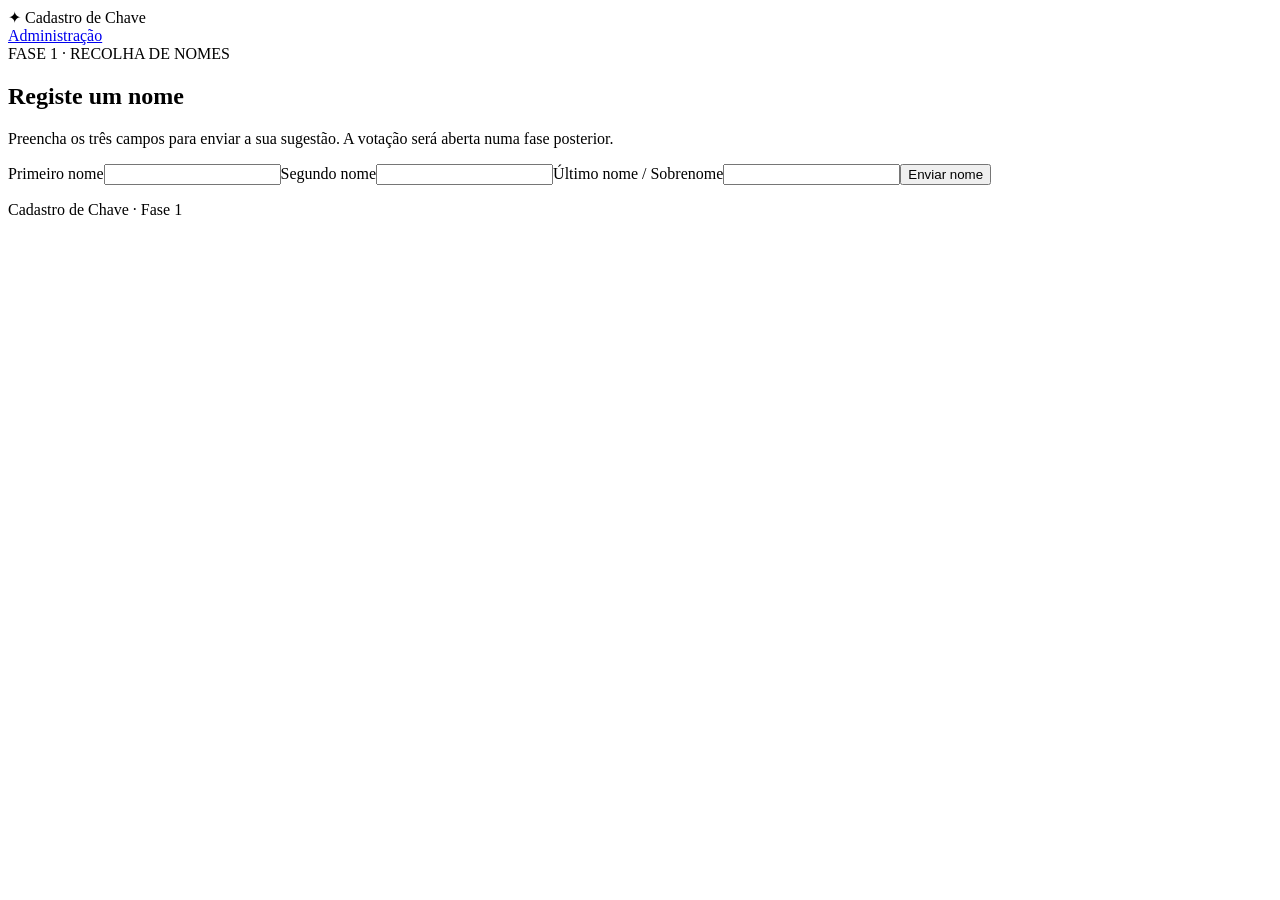
==== index.html @ f0f69e13 "Fase 1: adicionar index.html" ====
<!doctype html><html lang="pt"><head><meta charset="UTF-8"><meta name="viewport" content="width=device-width, initial-scale=1"><meta name="theme-color" content="#111827"><title>Cadastro de Chave</title><link rel="stylesheet" href="./style.css"></head><body><main class="shell"><header><div class="brand">✦ Cadastro de Chave</div><a href="./admin.html">Administração</a></header><section class="panel"><span class="tag">FASE 1 · RECOLHA DE NOMES</span><h1>Registe um nome</h1><p>Preencha os três campos para enviar a sua sugestão. A votação será aberta numa fase posterior.</p><form id="cadastro"><label>Primeiro nome<input name="primeiro_nome" required minlength="2" maxlength="80" autocomplete="given-name"></label><label>Segundo nome<input name="segundo_nome" required minlength="2" maxlength="80"></label><label>Último nome / Sobrenome<input name="sobrenome" required minlength="2" maxlength="80" autocomplete="family-name"></label><button id="enviar" type="submit">Enviar nome</button><p id="mensagem" role="status" aria-live="polite"></p></form></section><footer>Cadastro de Chave · Fase 1</footer></main><script type="module" src="./public.js"></script></body></html>
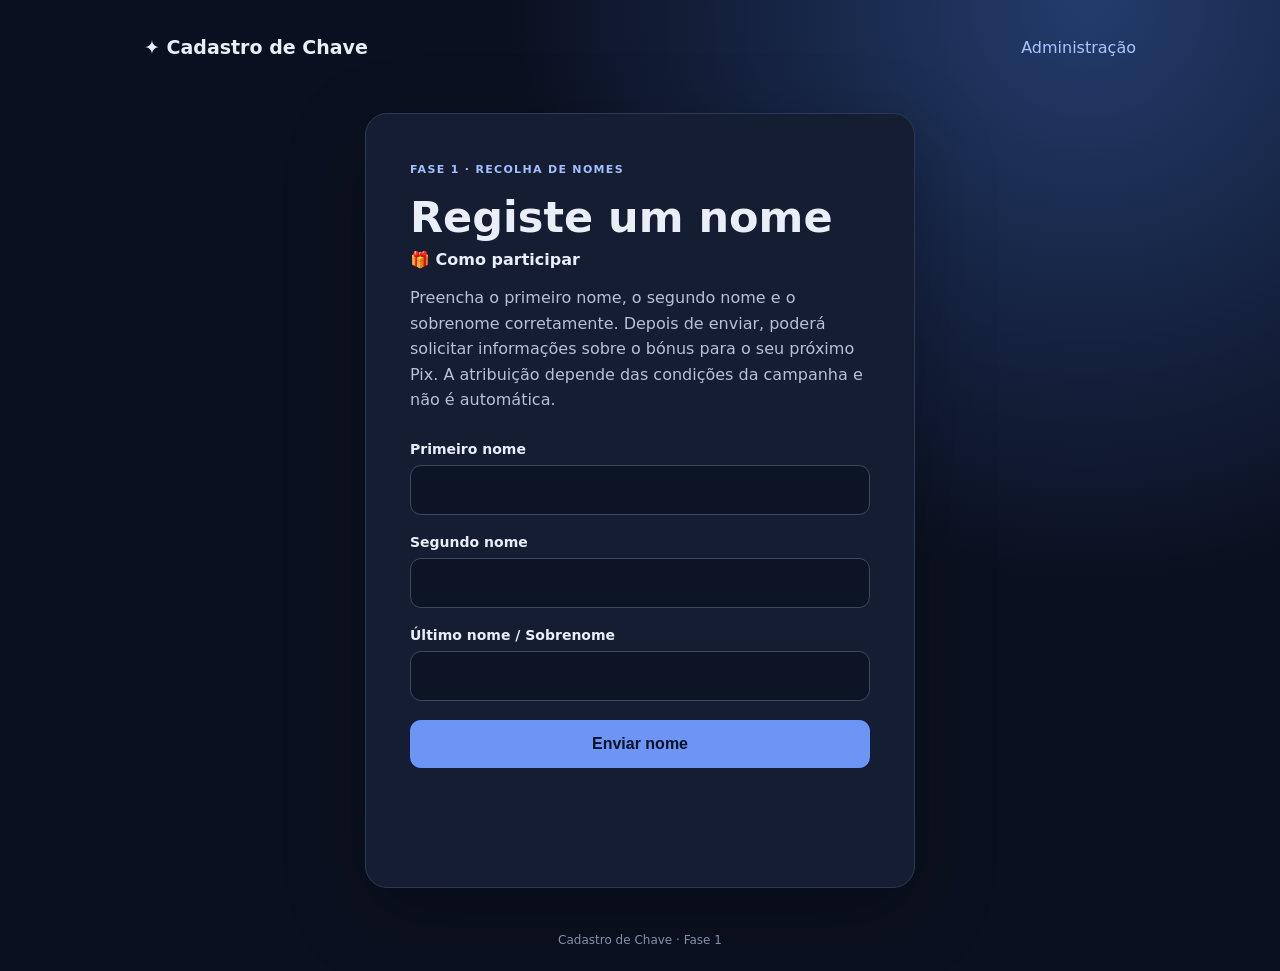
==== commit d43bedbd: "Melhorar fluxo público com aviso, confirmação e WhatsApp" ====
--- a/index.html
+++ b/index.html
@@ -1 +1,8 @@
-<!doctype html><html lang="pt"><head><meta charset="UTF-8"><meta name="viewport" content="width=device-width, initial-scale=1"><meta name="theme-color" content="#111827"><title>Cadastro de Chave</title><link rel="stylesheet" href="./style.css"></head><body><main class="shell"><header><div class="brand">✦ Cadastro de Chave</div><a href="./admin.html">Administração</a></header><section class="panel"><span class="tag">FASE 1 · RECOLHA DE NOMES</span><h1>Registe um nome</h1><p>Preencha os três campos para enviar a sua sugestão. A votação será aberta numa fase posterior.</p><form id="cadastro"><label>Primeiro nome<input name="primeiro_nome" required minlength="2" maxlength="80" autocomplete="given-name"></label><label>Segundo nome<input name="segundo_nome" required minlength="2" maxlength="80"></label><label>Último nome / Sobrenome<input name="sobrenome" required minlength="2" maxlength="80" autocomplete="family-name"></label><button id="enviar" type="submit">Enviar nome</button><p id="mensagem" role="status" aria-live="polite"></p></form></section><footer>Cadastro de Chave · Fase 1</footer></main><script type="module" src="./public.js"></script></body></html>+<!doctype html>
+<html lang="pt"><head><meta charset="UTF-8"><meta name="viewport" content="width=device-width,initial-scale=1"><meta name="theme-color" content="#111827"><title>Cadastro de Chave</title><link rel="stylesheet" href="./style.css"></head>
+<body><main class="shell"><header><div class="brand">✦ Cadastro de Chave</div><a href="./admin.html">Administração</a></header>
+<section class="panel"><span class="tag">FASE 1 · RECOLHA DE NOMES</span><h1>Registe um nome</h1>
+<div class="notice" role="note"><strong>🎁 Como participar</strong><p>Preencha o primeiro nome, o segundo nome e o sobrenome corretamente. Depois de enviar, poderá solicitar informações sobre o bónus para o seu próximo Pix. A atribuição depende das condições da campanha e não é automática.</p></div>
+<form id="cadastro"><label>Primeiro nome<input name="primeiro_nome" required minlength="2" maxlength="80" autocomplete="given-name"></label><label>Segundo nome<input name="segundo_nome" required minlength="2" maxlength="80"></label><label>Último nome / Sobrenome<input name="sobrenome" required minlength="2" maxlength="80" autocomplete="family-name"></label><button id="enviar" type="submit">Enviar nome</button><p id="mensagem" role="status" aria-live="polite"></p></form></section><footer>Cadastro de Chave · Fase 1</footer></main>
+<div id="confirmacao" class="modal-backdrop hidden" role="dialog" aria-modal="true" aria-labelledby="confirmacao-titulo"><div class="modal"><div class="success-icon" aria-hidden="true">✓</div><h2 id="confirmacao-titulo">Nome enviado com sucesso!</h2><p>Recebemos a sua solicitação. Para saber como participar no bónus do próximo Pix, fale connosco no WhatsApp.</p><a class="bonus-button" id="bonus-link" href="https://wa.me/258841377635?text=Ol%C3%A1%2C%20j%C3%A1%20fiz%20minha%20requisi%C3%A7%C3%A3o%20%F0%9F%91%8F" target="_blank" rel="noopener noreferrer">🎁 Garantir Bónus</a><button id="fechar-confirmacao" type="button" class="secondary-button">Fechar</button></div></div>
+<script type="module" src="./public.js"></script></body></html>
--- a/style.css
+++ b/style.css
@@ -0,0 +1 @@
+:root{font-family:Inter,system-ui,-apple-system,sans-serif;color:#e9eef9;background:#0b1020}*{box-sizing:border-box}body{margin:0;min-height:100vh;background:radial-gradient(circle at 85% 0,#233c6c 0,transparent 40%),#0b1020}.shell{max-width:1040px;margin:auto;padding:24px}header{display:flex;justify-content:space-between;align-items:center;padding:12px 0 55px}.brand{font-weight:800;font-size:19px}a{color:#a8c5ff;text-decoration:none}.panel{max-width:550px;margin:0 auto;background:#151d32;border:1px solid #2c3952;border-radius:22px;padding:clamp(22px,5vw,44px);box-shadow:0 24px 80px #0004}.tag{color:#a3bfff;letter-spacing:.12em;font-size:11px;font-weight:800}h1{font-size:clamp(30px,5vw,43px);margin:15px 0 8px}p{color:#b6c1d5;line-height:1.6}form{display:grid;gap:19px;margin-top:28px}label{display:grid;gap:8px;font-size:14px;font-weight:650}input{width:100%;padding:15px 16px;border-radius:11px;background:#0c1426;border:1px solid #3b4860;color:#fff;font-size:16px}input:focus{outline:2px solid #7ca7ff;border-color:transparent}button{padding:15px;border:0;border-radius:11px;background:#6d95f5;color:#081327;font-size:16px;font-weight:800;cursor:pointer}button:disabled{opacity:.55;cursor:wait}footer{text-align:center;margin-top:45px;color:#8291aa;font-size:12px}.stats{display:grid;grid-template-columns:repeat(auto-fit,minmax(150px,1fr));gap:12px;margin:22px 0}.stat{background:#0c1426;border:1px solid #33405a;border-radius:12px;padding:18px}.stat strong{display:block;font-size:28px;margin-top:5px}.tablewrap{overflow:auto}table{border-collapse:collapse;width:100%;min-width:600px}td,th{text-align:left;border-bottom:1px solid #35415b;padding:12px;font-size:13px}th{color:#a8b8d4}#mensagem{min-height:24px} .hidden{display:none!important}.tools{display:flex;gap:10px;flex-wrap:wrap;margin:16px 0}.tools input{flex:1;min-width:160px}.tools button{font-size:13px} @media(max-width:560px){header{padding-bottom:30px}.shell{padding:16px}}
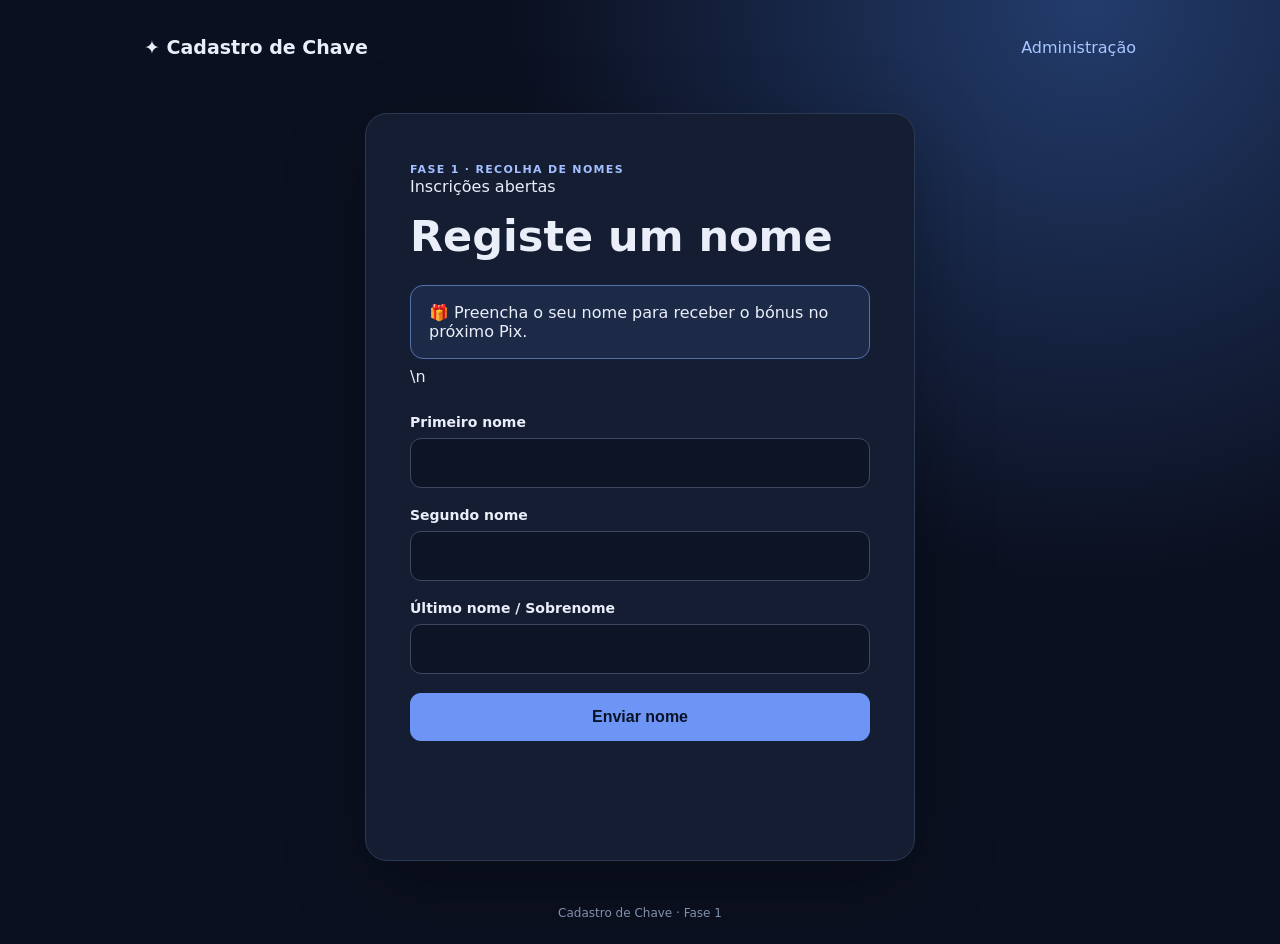
==== commit 4897638d: "Simplificar aviso e adicionar contador público" ====
--- a/index.html
+++ b/index.html
@@ -1,8 +1,7 @@
 <!doctype html>
 <html lang="pt"><head><meta charset="UTF-8"><meta name="viewport" content="width=device-width,initial-scale=1"><meta name="theme-color" content="#111827"><title>Cadastro de Chave</title><link rel="stylesheet" href="./style.css"></head>
 <body><main class="shell"><header><div class="brand">✦ Cadastro de Chave</div><a href="./admin.html">Administração</a></header>
-<section class="panel"><span class="tag">FASE 1 · RECOLHA DE NOMES</span><h1>Registe um nome</h1>
-<div class="notice" role="note"><strong>🎁 Como participar</strong><p>Preencha o primeiro nome, o segundo nome e o sobrenome corretamente. Depois de enviar, poderá solicitar informações sobre o bónus para o seu próximo Pix. A atribuição depende das condições da campanha e não é automática.</p></div>
-<form id="cadastro"><label>Primeiro nome<input name="primeiro_nome" required minlength="2" maxlength="80" autocomplete="given-name"></label><label>Segundo nome<input name="segundo_nome" required minlength="2" maxlength="80"></label><label>Último nome / Sobrenome<input name="sobrenome" required minlength="2" maxlength="80" autocomplete="family-name"></label><button id="enviar" type="submit">Enviar nome</button><p id="mensagem" role="status" aria-live="polite"></p></form></section><footer>Cadastro de Chave · Fase 1</footer></main>
-<div id="confirmacao" class="modal-backdrop hidden" role="dialog" aria-modal="true" aria-labelledby="confirmacao-titulo"><div class="modal"><div class="success-icon" aria-hidden="true">✓</div><h2 id="confirmacao-titulo">Nome enviado com sucesso!</h2><p>Recebemos a sua solicitação. Para saber como participar no bónus do próximo Pix, fale connosco no WhatsApp.</p><a class="bonus-button" id="bonus-link" href="https://wa.me/258841377635?text=Ol%C3%A1%2C%20j%C3%A1%20fiz%20minha%20requisi%C3%A7%C3%A3o%20%F0%9F%91%8F" target="_blank" rel="noopener noreferrer">🎁 Garantir Bónus</a><button id="fechar-confirmacao" type="button" class="secondary-button">Fechar</button></div></div>
+<section class="panel"><span class="tag">FASE 1 · RECOLHA DE NOMES</span><div id="contador" class="contador" aria-live="polite">Inscrições abertas</div><h1>Registe um nome</h1>
+<div class="notice" role="note">🎁 Preencha o seu nome para receber o bónus no próximo Pix.</div>\n<form id="cadastro"><label>Primeiro nome<input name="primeiro_nome" required minlength="2" maxlength="80" autocomplete="given-name"></label><label>Segundo nome<input name="segundo_nome" required minlength="2" maxlength="80"></label><label>Último nome / Sobrenome<input name="sobrenome" required minlength="2" maxlength="80" autocomplete="family-name"></label><button id="enviar" type="submit">Enviar nome</button><p id="mensagem" role="status" aria-live="polite"></p></form></section><footer>Cadastro de Chave · Fase 1</footer></main>
+<div id="confirmacao" class="modal-backdrop hidden" role="dialog" aria-modal="true" aria-labelledby="confirmacao-titulo"><div class="modal"><div class="success-icon" aria-hidden="true">✓</div><h2 id="confirmacao-titulo">Nome enviado com sucesso!</h2><p>Solicitação recebida! Continue pelo WhatsApp para saber como obter o bónus.</p><a class="bonus-button" id="bonus-link" href="https://wa.me/258841377635?text=Ol%C3%A1%2C%20j%C3%A1%20fiz%20minha%20requisi%C3%A7%C3%A3o%20%F0%9F%91%8F" target="_blank" rel="noopener noreferrer">🎁 Garantir Bónus</a><button id="fechar-confirmacao" type="button" class="secondary-button">Fechar</button></div></div>
 <script type="module" src="./public.js"></script></body></html>
--- a/style.css
+++ b/style.css
@@ -1 +1,2 @@
-:root{font-family:Inter,system-ui,-apple-system,sans-serif;color:#e9eef9;background:#0b1020}*{box-sizing:border-box}body{margin:0;min-height:100vh;background:radial-gradient(circle at 85% 0,#233c6c 0,transparent 40%),#0b1020}.shell{max-width:1040px;margin:auto;padding:24px}header{display:flex;justify-content:space-between;align-items:center;padding:12px 0 55px}.brand{font-weight:800;font-size:19px}a{color:#a8c5ff;text-decoration:none}.panel{max-width:550px;margin:0 auto;background:#151d32;border:1px solid #2c3952;border-radius:22px;padding:clamp(22px,5vw,44px);box-shadow:0 24px 80px #0004}.tag{color:#a3bfff;letter-spacing:.12em;font-size:11px;font-weight:800}h1{font-size:clamp(30px,5vw,43px);margin:15px 0 8px}p{color:#b6c1d5;line-height:1.6}form{display:grid;gap:19px;margin-top:28px}label{display:grid;gap:8px;font-size:14px;font-weight:650}input{width:100%;padding:15px 16px;border-radius:11px;background:#0c1426;border:1px solid #3b4860;color:#fff;font-size:16px}input:focus{outline:2px solid #7ca7ff;border-color:transparent}button{padding:15px;border:0;border-radius:11px;background:#6d95f5;color:#081327;font-size:16px;font-weight:800;cursor:pointer}button:disabled{opacity:.55;cursor:wait}footer{text-align:center;margin-top:45px;color:#8291aa;font-size:12px}.stats{display:grid;grid-template-columns:repeat(auto-fit,minmax(150px,1fr));gap:12px;margin:22px 0}.stat{background:#0c1426;border:1px solid #33405a;border-radius:12px;padding:18px}.stat strong{display:block;font-size:28px;margin-top:5px}.tablewrap{overflow:auto}table{border-collapse:collapse;width:100%;min-width:600px}td,th{text-align:left;border-bottom:1px solid #35415b;padding:12px;font-size:13px}th{color:#a8b8d4}#mensagem{min-height:24px} .hidden{display:none!important}.tools{display:flex;gap:10px;flex-wrap:wrap;margin:16px 0}.tools input{flex:1;min-width:160px}.tools button{font-size:13px} @media(max-width:560px){header{padding-bottom:30px}.shell{padding:16px}}+:root{font-family:Inter,system-ui,-apple-system,sans-serif;color:#e9eef9;background:#0b1020}*{box-sizing:border-box}body{margin:0;min-height:100vh;background:radial-gradient(circle at 85% 0,#233c6c 0,transparent 40%),#0b1020}.shell{max-width:1040px;margin:auto;padding:24px}header{display:flex;justify-content:space-between;align-items:center;padding:12px 0 55px}.brand{font-weight:800;font-size:19px}a{color:#a8c5ff;text-decoration:none}.panel{max-width:550px;margin:0 auto;background:#151d32;border:1px solid #2c3952;border-radius:22px;padding:clamp(22px,5vw,44px);box-shadow:0 24px 80px #0004}.tag{color:#a3bfff;letter-spacing:.12em;font-size:11px;font-weight:800}h1{font-size:clamp(30px,5vw,43px);margin:15px 0 8px}p{color:#b6c1d5;line-height:1.6}form{display:grid;gap:19px;margin-top:28px}label{display:grid;gap:8px;font-size:14px;font-weight:650}input{width:100%;padding:15px 16px;border-radius:11px;background:#0c1426;border:1px solid #3b4860;color:#fff;font-size:16px}input:focus{outline:2px solid #7ca7ff;border-color:transparent}button{padding:15px;border:0;border-radius:11px;background:#6d95f5;color:#081327;font-size:16px;font-weight:800;cursor:pointer}button:disabled{opacity:.55;cursor:wait}footer{text-align:center;margin-top:45px;color:#8291aa;font-size:12px}.stats{display:grid;grid-template-columns:repeat(auto-fit,minmax(150px,1fr));gap:12px;margin:22px 0}.stat{background:#0c1426;border:1px solid #33405a;border-radius:12px;padding:18px}.stat strong{display:block;font-size:28px;margin-top:5px}.tablewrap{overflow:auto}table{border-collapse:collapse;width:100%;min-width:600px}td,th{text-align:left;border-bottom:1px solid #35415b;padding:12px;font-size:13px}th{color:#a8b8d4}#mensagem{min-height:24px} .hidden{display:none!important}.tools{display:flex;gap:10px;flex-wrap:wrap;margin:16px 0}.tools input{flex:1;min-width:160px}.tools button{font-size:13px} @media(max-width:560px){header{padding-bottom:30px}.shell{padding:16px}}
+.notice{margin:24px 0 8px;padding:17px 18px;border:1px solid #5471aa;background:#1c2a47;border-radius:13px}.notice strong{color:#d7e5ff}.notice p{margin:8px 0 0;font-size:14px}.modal-open{overflow:hidden}.modal-backdrop{position:fixed;inset:0;z-index:999;background:rgba(3,8,22,.83);display:flex;align-items:center;justify-content:center;padding:18px;backdrop-filter:blur(7px)}.modal{width:min(100%,430px);padding:32px 24px;border-radius:23px;background:#18233c;border:1px solid #40547b;text-align:center;box-shadow:0 25px 85px #0009}.modal h2{font-size:25px;margin:17px 0 8px}.modal p{font-size:15px}.success-icon{width:76px;height:76px;border-radius:50%;display:grid;place-items:center;background:#16a36c;color:white;font-size:45px;font-weight:800;margin:auto}.bonus-button{display:block;background:#24c46b;color:#052313;font-weight:800;padding:16px;border-radius:12px;margin:24px 0 12px;text-decoration:none}.secondary-button{width:100%;background:#33415f;color:#e9eef9}.bonus-button:focus-visible,.secondary-button:focus-visible{outline:3px solid #fff;outline-offset:3px}
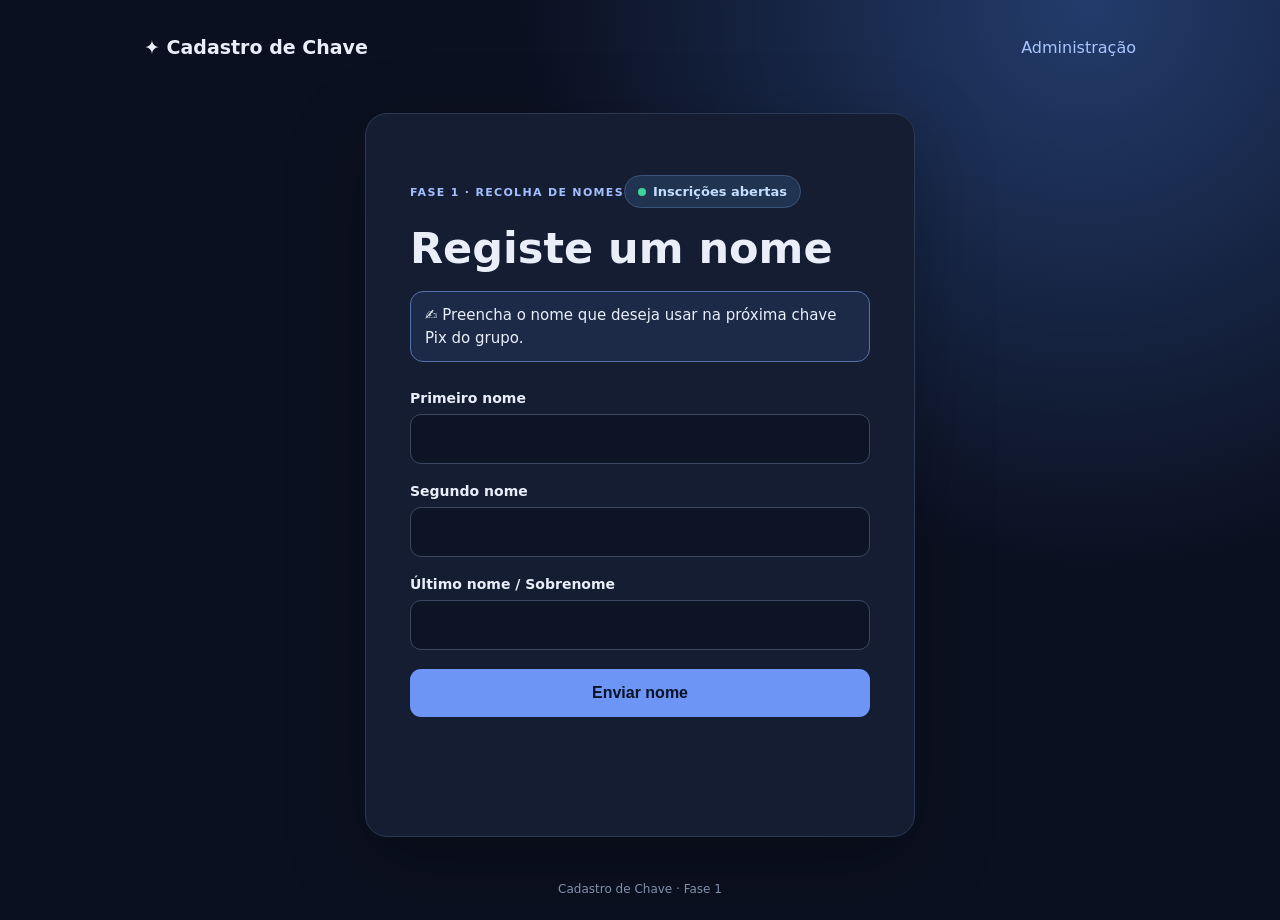
==== commit 0a970f3b: "Confirmar nome antes de enviar e simplificar texto" ====
--- a/index.html
+++ b/index.html
@@ -1,7 +1 @@
-<!doctype html>
-<html lang="pt"><head><meta charset="UTF-8"><meta name="viewport" content="width=device-width,initial-scale=1"><meta name="theme-color" content="#111827"><title>Cadastro de Chave</title><link rel="stylesheet" href="./style.css"></head>
-<body><main class="shell"><header><div class="brand">✦ Cadastro de Chave</div><a href="./admin.html">Administração</a></header>
-<section class="panel"><span class="tag">FASE 1 · RECOLHA DE NOMES</span><div id="contador" class="contador" aria-live="polite">Inscrições abertas</div><h1>Registe um nome</h1>
-<div class="notice" role="note">🎁 Preencha o seu nome para receber o bónus no próximo Pix.</div>\n<form id="cadastro"><label>Primeiro nome<input name="primeiro_nome" required minlength="2" maxlength="80" autocomplete="given-name"></label><label>Segundo nome<input name="segundo_nome" required minlength="2" maxlength="80"></label><label>Último nome / Sobrenome<input name="sobrenome" required minlength="2" maxlength="80" autocomplete="family-name"></label><button id="enviar" type="submit">Enviar nome</button><p id="mensagem" role="status" aria-live="polite"></p></form></section><footer>Cadastro de Chave · Fase 1</footer></main>
-<div id="confirmacao" class="modal-backdrop hidden" role="dialog" aria-modal="true" aria-labelledby="confirmacao-titulo"><div class="modal"><div class="success-icon" aria-hidden="true">✓</div><h2 id="confirmacao-titulo">Nome enviado com sucesso!</h2><p>Solicitação recebida! Continue pelo WhatsApp para saber como obter o bónus.</p><a class="bonus-button" id="bonus-link" href="https://wa.me/258841377635?text=Ol%C3%A1%2C%20j%C3%A1%20fiz%20minha%20requisi%C3%A7%C3%A3o%20%F0%9F%91%8F" target="_blank" rel="noopener noreferrer">🎁 Garantir Bónus</a><button id="fechar-confirmacao" type="button" class="secondary-button">Fechar</button></div></div>
-<script type="module" src="./public.js"></script></body></html>+<!doctype html><html lang="pt"><head><meta charset="UTF-8"><meta name="viewport" content="width=device-width,initial-scale=1"><meta name="theme-color" content="#111827"><title>Cadastro de Chave</title><link rel="stylesheet" href="./style.css"></head><body><main class="shell"><header><div class="brand">✦ Cadastro de Chave</div><a href="./admin.html">Administração</a></header><section class="panel"><span class="tag">FASE 1 · RECOLHA DE NOMES</span><div id="contador" class="contador" aria-live="polite">Inscrições abertas</div><h1>Registe um nome</h1><div class="notice" role="note">✍️ Preencha o nome que deseja usar na próxima chave Pix do grupo.</div><form id="cadastro"><label>Primeiro nome<input name="primeiro_nome" required minlength="2" maxlength="80" autocomplete="given-name"></label><label>Segundo nome<input name="segundo_nome" required minlength="2" maxlength="80"></label><label>Último nome / Sobrenome<input name="sobrenome" required minlength="2" maxlength="80" autocomplete="family-name"></label><button id="enviar" type="submit">Enviar nome</button><p id="mensagem" role="status" aria-live="polite"></p></form></section><footer>Cadastro de Chave · Fase 1</footer></main><div id="revisao" class="modal-backdrop hidden" role="dialog" aria-modal="true" aria-labelledby="revisao-titulo"><div class="modal"><h2 id="revisao-titulo">Confirme o nome</h2><p>O nome será registado assim:</p><div id="nome-revisao" class="nome-revisao"></div><div class="modal-actions"><button id="corrigir" type="button" class="secondary-button">Corrigir</button><button id="confirmar" type="button">Confirmar</button></div></div></div><div id="confirmacao" class="modal-backdrop hidden" role="dialog" aria-modal="true" aria-labelledby="confirmacao-titulo"><div class="modal"><div class="success-icon" aria-hidden="true">✓</div><h2 id="confirmacao-titulo">Nome enviado com sucesso!</h2><p>Solicitação recebida! Continue pelo WhatsApp para saber como obter o bónus.</p><a class="bonus-button" href="https://wa.me/258841377635?text=Ol%C3%A1%2C%20j%C3%A1%20fiz%20minha%20requisi%C3%A7%C3%A3o%20%F0%9F%91%8F" target="_blank" rel="noopener noreferrer">🎁 Garantir Bónus</a><button id="fechar-confirmacao" type="button" class="secondary-button">Fechar</button></div></div><script type="module" src="./public.js"></script></body></html>
--- a/style.css
+++ b/style.css
@@ -1,2 +1,4 @@
 :root{font-family:Inter,system-ui,-apple-system,sans-serif;color:#e9eef9;background:#0b1020}*{box-sizing:border-box}body{margin:0;min-height:100vh;background:radial-gradient(circle at 85% 0,#233c6c 0,transparent 40%),#0b1020}.shell{max-width:1040px;margin:auto;padding:24px}header{display:flex;justify-content:space-between;align-items:center;padding:12px 0 55px}.brand{font-weight:800;font-size:19px}a{color:#a8c5ff;text-decoration:none}.panel{max-width:550px;margin:0 auto;background:#151d32;border:1px solid #2c3952;border-radius:22px;padding:clamp(22px,5vw,44px);box-shadow:0 24px 80px #0004}.tag{color:#a3bfff;letter-spacing:.12em;font-size:11px;font-weight:800}h1{font-size:clamp(30px,5vw,43px);margin:15px 0 8px}p{color:#b6c1d5;line-height:1.6}form{display:grid;gap:19px;margin-top:28px}label{display:grid;gap:8px;font-size:14px;font-weight:650}input{width:100%;padding:15px 16px;border-radius:11px;background:#0c1426;border:1px solid #3b4860;color:#fff;font-size:16px}input:focus{outline:2px solid #7ca7ff;border-color:transparent}button{padding:15px;border:0;border-radius:11px;background:#6d95f5;color:#081327;font-size:16px;font-weight:800;cursor:pointer}button:disabled{opacity:.55;cursor:wait}footer{text-align:center;margin-top:45px;color:#8291aa;font-size:12px}.stats{display:grid;grid-template-columns:repeat(auto-fit,minmax(150px,1fr));gap:12px;margin:22px 0}.stat{background:#0c1426;border:1px solid #33405a;border-radius:12px;padding:18px}.stat strong{display:block;font-size:28px;margin-top:5px}.tablewrap{overflow:auto}table{border-collapse:collapse;width:100%;min-width:600px}td,th{text-align:left;border-bottom:1px solid #35415b;padding:12px;font-size:13px}th{color:#a8b8d4}#mensagem{min-height:24px} .hidden{display:none!important}.tools{display:flex;gap:10px;flex-wrap:wrap;margin:16px 0}.tools input{flex:1;min-width:160px}.tools button{font-size:13px} @media(max-width:560px){header{padding-bottom:30px}.shell{padding:16px}}
 .notice{margin:24px 0 8px;padding:17px 18px;border:1px solid #5471aa;background:#1c2a47;border-radius:13px}.notice strong{color:#d7e5ff}.notice p{margin:8px 0 0;font-size:14px}.modal-open{overflow:hidden}.modal-backdrop{position:fixed;inset:0;z-index:999;background:rgba(3,8,22,.83);display:flex;align-items:center;justify-content:center;padding:18px;backdrop-filter:blur(7px)}.modal{width:min(100%,430px);padding:32px 24px;border-radius:23px;background:#18233c;border:1px solid #40547b;text-align:center;box-shadow:0 25px 85px #0009}.modal h2{font-size:25px;margin:17px 0 8px}.modal p{font-size:15px}.success-icon{width:76px;height:76px;border-radius:50%;display:grid;place-items:center;background:#16a36c;color:white;font-size:45px;font-weight:800;margin:auto}.bonus-button{display:block;background:#24c46b;color:#052313;font-weight:800;padding:16px;border-radius:12px;margin:24px 0 12px;text-decoration:none}.secondary-button{width:100%;background:#33415f;color:#e9eef9}.bonus-button:focus-visible,.secondary-button:focus-visible{outline:3px solid #fff;outline-offset:3px}
+
+.contador{display:inline-flex;align-items:center;gap:7px;background:#203451;border:1px solid #3b567a;border-radius:999px;color:#c5ddff;font-size:13px;font-weight:700;padding:8px 13px;margin-top:17px}.contador::before{content:"";height:8px;width:8px;border-radius:50%;background:#40d49a}.notice{padding:12px 14px;font-size:15px;line-height:1.5;margin:18px 0 4px}
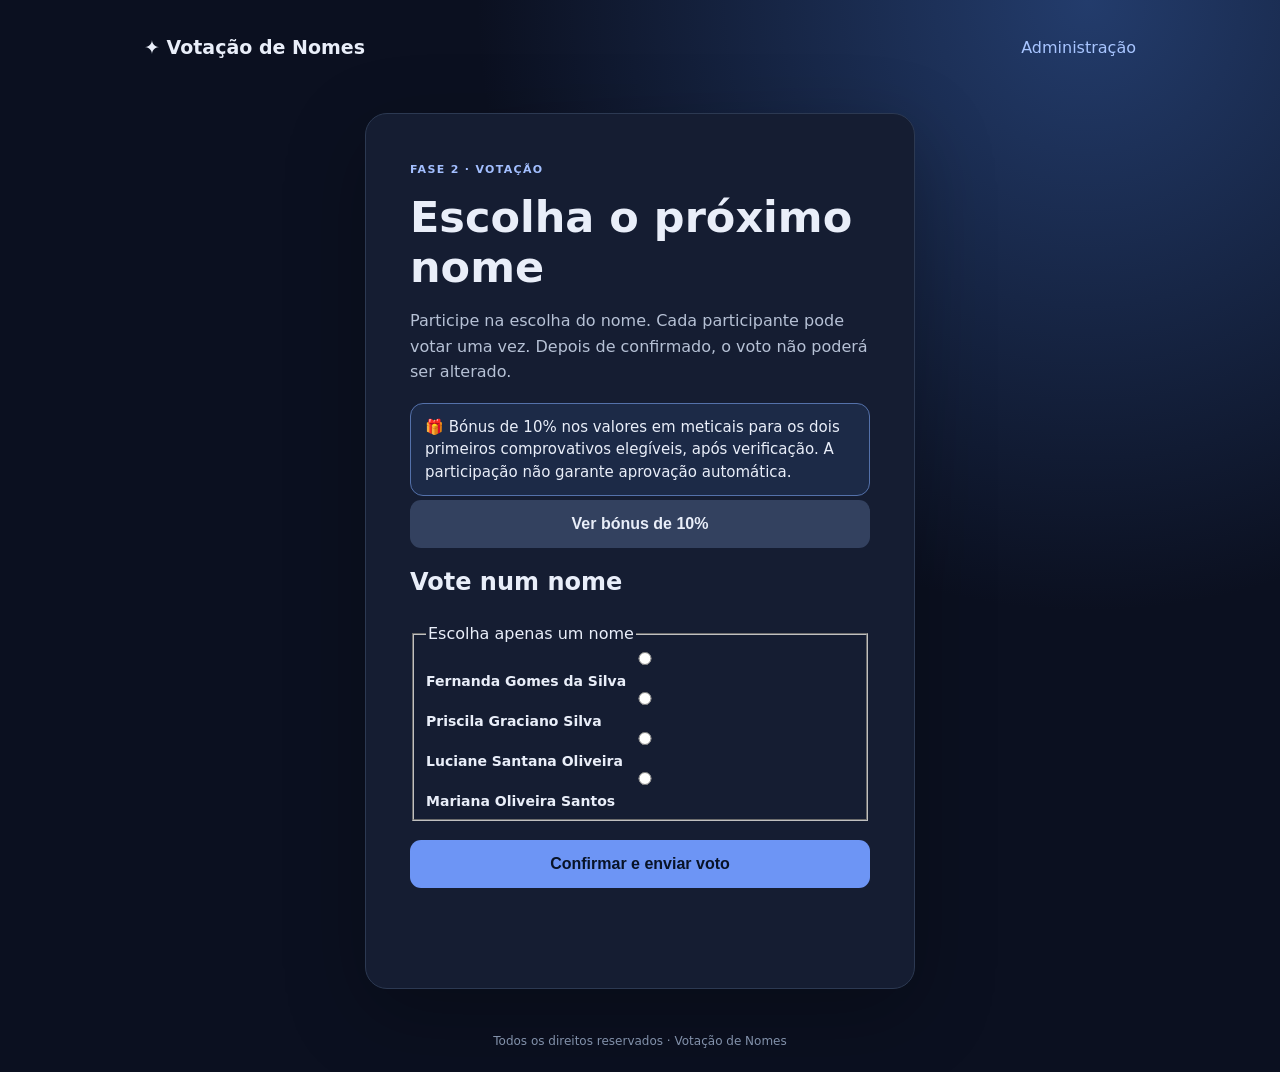
==== commit 25318a7e: "Fase 2: votação e tabela de bónus" ====
--- a/index.html
+++ b/index.html
@@ -1 +1 @@
-<!doctype html><html lang="pt"><head><meta charset="UTF-8"><meta name="viewport" content="width=device-width,initial-scale=1"><meta name="theme-color" content="#111827"><title>Cadastro de Chave</title><link rel="stylesheet" href="./style.css"></head><body><main class="shell"><header><div class="brand">✦ Cadastro de Chave</div><a href="./admin.html">Administração</a></header><section class="panel"><span class="tag">FASE 1 · RECOLHA DE NOMES</span><div id="contador" class="contador" aria-live="polite">Inscrições abertas</div><h1>Registe um nome</h1><div class="notice" role="note">✍️ Preencha o nome que deseja usar na próxima chave Pix do grupo.</div><form id="cadastro"><label>Primeiro nome<input name="primeiro_nome" required minlength="2" maxlength="80" autocomplete="given-name"></label><label>Segundo nome<input name="segundo_nome" required minlength="2" maxlength="80"></label><label>Último nome / Sobrenome<input name="sobrenome" required minlength="2" maxlength="80" autocomplete="family-name"></label><button id="enviar" type="submit">Enviar nome</button><p id="mensagem" role="status" aria-live="polite"></p></form></section><footer>Cadastro de Chave · Fase 1</footer></main><div id="revisao" class="modal-backdrop hidden" role="dialog" aria-modal="true" aria-labelledby="revisao-titulo"><div class="modal"><h2 id="revisao-titulo">Confirme o nome</h2><p>O nome será registado assim:</p><div id="nome-revisao" class="nome-revisao"></div><div class="modal-actions"><button id="corrigir" type="button" class="secondary-button">Corrigir</button><button id="confirmar" type="button">Confirmar</button></div></div></div><div id="confirmacao" class="modal-backdrop hidden" role="dialog" aria-modal="true" aria-labelledby="confirmacao-titulo"><div class="modal"><div class="success-icon" aria-hidden="true">✓</div><h2 id="confirmacao-titulo">Nome enviado com sucesso!</h2><p>Solicitação recebida! Continue pelo WhatsApp para saber como obter o bónus.</p><a class="bonus-button" href="https://wa.me/258841377635?text=Ol%C3%A1%2C%20j%C3%A1%20fiz%20minha%20requisi%C3%A7%C3%A3o%20%F0%9F%91%8F" target="_blank" rel="noopener noreferrer">🎁 Garantir Bónus</a><button id="fechar-confirmacao" type="button" class="secondary-button">Fechar</button></div></div><script type="module" src="./public.js"></script></body></html>+<!doctype html><html lang="pt"><head><meta charset="UTF-8"><meta name="viewport" content="width=device-width,initial-scale=1"><meta name="theme-color" content="#111827"><title>Votação de Nomes · Fase 2</title><link rel="stylesheet" href="./style.css"></head><body><main class="shell"><header><div class="brand">✦ Votação de Nomes</div><a href="./admin.html">Administração</a></header><section class="panel"><span class="tag">FASE 2 · VOTAÇÃO</span><h1>Escolha o próximo nome</h1><p>Participe na escolha do nome. Cada participante pode votar uma vez. Depois de confirmado, o voto não poderá ser alterado.</p><div class="notice">🎁 Bónus de 10% nos valores em meticais para os dois primeiros comprovativos elegíveis, após verificação. A participação não garante aprovação automática.</div><button id="ver-bonus" type="button" class="secondary-button">Ver bónus de 10%</button><section id="bonus" class="hidden"><h2>Tabela com bónus de 10%</h2><div class="tablewrap"><table class="bonus-table"><thead><tr><th>Reais</th><th>Meticais com bónus</th></tr></thead><tbody id="bonus-linhas"></tbody></table></div><p class="small">Valores informativos da oferta. Confirme as condições antes de enviar comprovativos.</p></section><div id="votacao"><h2>Vote num nome</h2><form id="voto-form"><fieldset><legend>Escolha apenas um nome</legend><label class="choice"><input type="radio" name="nome" value="Fernanda Gomes da Silva" required> Fernanda Gomes da Silva</label><label class="choice"><input type="radio" name="nome" value="Priscila Graciano Silva"> Priscila Graciano Silva</label><label class="choice"><input type="radio" name="nome" value="Luciane Santana Oliveira"> Luciane Santana Oliveira</label><label class="choice"><input type="radio" name="nome" value="Mariana Oliveira Santos"> Mariana Oliveira Santos</label></fieldset><button type="submit" id="enviar">Confirmar e enviar voto</button></form></div><div id="ja-votou" class="notice hidden" role="status"><strong>✅ O seu voto foi registado.</strong><p>Obrigado pela participação. Não é possível votar novamente neste dispositivo.</p></div><p id="mensagem" role="status" aria-live="polite"></p><a id="whatsapp" class="bonus-button hidden" target="_blank" rel="noopener noreferrer" href="https://wa.me/258841377635?text=J%C3%A1%20fiz%20o%20inqu%C3%A9rito!%20%F0%9F%91%8B%E2%9C%85%20Irei%20meter%20os%20comprovantes%20aqui%20para%20garantir%20os%20b%C3%B3nus%20%2B%F0%9F%92%B0">Garantir bónus agora · WhatsApp</a></section><footer>Todos os direitos reservados · Votação de Nomes</footer></main><div id="revisao" class="modal-backdrop hidden" role="dialog" aria-modal="true"><div class="modal"><h2>Confirmar voto</h2><p>Está a votar em:</p><div id="nome-revisao" class="nome-revisao"></div><p>Depois de enviar, não poderá alterar o voto.</p><div class="modal-actions"><button id="corrigir" type="button" class="secondary-button">Voltar</button><button id="confirmar" type="button">Enviar voto</button></div></div></div><script type="module" src="./public.js"></script></body></html>
--- a/style.css
+++ b/style.css
@@ -2,3 +2,5 @@
 .notice{margin:24px 0 8px;padding:17px 18px;border:1px solid #5471aa;background:#1c2a47;border-radius:13px}.notice strong{color:#d7e5ff}.notice p{margin:8px 0 0;font-size:14px}.modal-open{overflow:hidden}.modal-backdrop{position:fixed;inset:0;z-index:999;background:rgba(3,8,22,.83);display:flex;align-items:center;justify-content:center;padding:18px;backdrop-filter:blur(7px)}.modal{width:min(100%,430px);padding:32px 24px;border-radius:23px;background:#18233c;border:1px solid #40547b;text-align:center;box-shadow:0 25px 85px #0009}.modal h2{font-size:25px;margin:17px 0 8px}.modal p{font-size:15px}.success-icon{width:76px;height:76px;border-radius:50%;display:grid;place-items:center;background:#16a36c;color:white;font-size:45px;font-weight:800;margin:auto}.bonus-button{display:block;background:#24c46b;color:#052313;font-weight:800;padding:16px;border-radius:12px;margin:24px 0 12px;text-decoration:none}.secondary-button{width:100%;background:#33415f;color:#e9eef9}.bonus-button:focus-visible,.secondary-button:focus-visible{outline:3px solid #fff;outline-offset:3px}
 
 .contador{display:inline-flex;align-items:center;gap:7px;background:#203451;border:1px solid #3b567a;border-radius:999px;color:#c5ddff;font-size:13px;font-weight:700;padding:8px 13px;margin-top:17px}.contador::before{content:"";height:8px;width:8px;border-radius:50%;background:#40d49a}.notice{padding:12px 14px;font-size:15px;line-height:1.5;margin:18px 0 4px}
+
+.nome-revisao{font-size:22px;font-weight:800;background:#0c1426;border:1px solid #425779;padding:20px 12px;border-radius:12px;overflow-wrap:anywhere;margin:18px 0}.modal-actions{display:grid;grid-template-columns:1fr 1fr;gap:10px}.modal-actions button{width:100%}
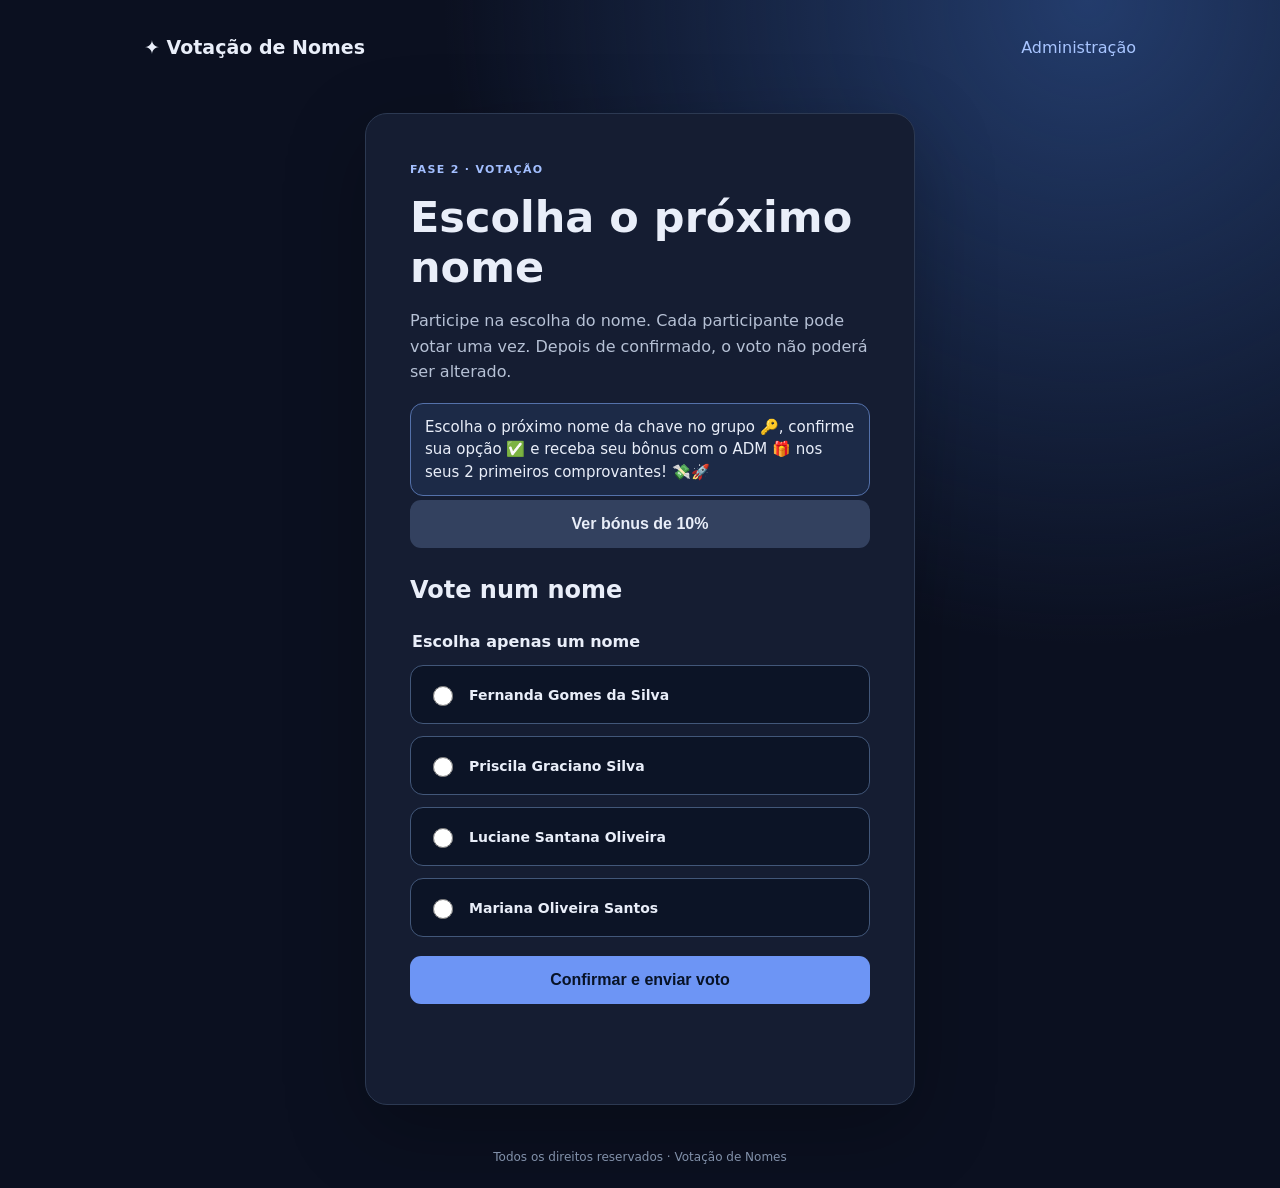
==== commit 64d6a0c9: "Atualizar aviso e seleção de votos em verde" ====
--- a/index.html
+++ b/index.html
@@ -1 +1 @@
-<!doctype html><html lang="pt"><head><meta charset="UTF-8"><meta name="viewport" content="width=device-width,initial-scale=1"><meta name="theme-color" content="#111827"><title>Votação de Nomes · Fase 2</title><link rel="stylesheet" href="./style.css"></head><body><main class="shell"><header><div class="brand">✦ Votação de Nomes</div><a href="./admin.html">Administração</a></header><section class="panel"><span class="tag">FASE 2 · VOTAÇÃO</span><h1>Escolha o próximo nome</h1><p>Participe na escolha do nome. Cada participante pode votar uma vez. Depois de confirmado, o voto não poderá ser alterado.</p><div class="notice">🎁 Bónus de 10% nos valores em meticais para os dois primeiros comprovativos elegíveis, após verificação. A participação não garante aprovação automática.</div><button id="ver-bonus" type="button" class="secondary-button">Ver bónus de 10%</button><section id="bonus" class="hidden"><h2>Tabela com bónus de 10%</h2><div class="tablewrap"><table class="bonus-table"><thead><tr><th>Reais</th><th>Meticais com bónus</th></tr></thead><tbody id="bonus-linhas"></tbody></table></div><p class="small">Valores informativos da oferta. Confirme as condições antes de enviar comprovativos.</p></section><div id="votacao"><h2>Vote num nome</h2><form id="voto-form"><fieldset><legend>Escolha apenas um nome</legend><label class="choice"><input type="radio" name="nome" value="Fernanda Gomes da Silva" required> Fernanda Gomes da Silva</label><label class="choice"><input type="radio" name="nome" value="Priscila Graciano Silva"> Priscila Graciano Silva</label><label class="choice"><input type="radio" name="nome" value="Luciane Santana Oliveira"> Luciane Santana Oliveira</label><label class="choice"><input type="radio" name="nome" value="Mariana Oliveira Santos"> Mariana Oliveira Santos</label></fieldset><button type="submit" id="enviar">Confirmar e enviar voto</button></form></div><div id="ja-votou" class="notice hidden" role="status"><strong>✅ O seu voto foi registado.</strong><p>Obrigado pela participação. Não é possível votar novamente neste dispositivo.</p></div><p id="mensagem" role="status" aria-live="polite"></p><a id="whatsapp" class="bonus-button hidden" target="_blank" rel="noopener noreferrer" href="https://wa.me/258841377635?text=J%C3%A1%20fiz%20o%20inqu%C3%A9rito!%20%F0%9F%91%8B%E2%9C%85%20Irei%20meter%20os%20comprovantes%20aqui%20para%20garantir%20os%20b%C3%B3nus%20%2B%F0%9F%92%B0">Garantir bónus agora · WhatsApp</a></section><footer>Todos os direitos reservados · Votação de Nomes</footer></main><div id="revisao" class="modal-backdrop hidden" role="dialog" aria-modal="true"><div class="modal"><h2>Confirmar voto</h2><p>Está a votar em:</p><div id="nome-revisao" class="nome-revisao"></div><p>Depois de enviar, não poderá alterar o voto.</p><div class="modal-actions"><button id="corrigir" type="button" class="secondary-button">Voltar</button><button id="confirmar" type="button">Enviar voto</button></div></div></div><script type="module" src="./public.js"></script></body></html>+<!doctype html><html lang="pt"><head><meta charset="UTF-8"><meta name="viewport" content="width=device-width,initial-scale=1"><meta name="theme-color" content="#111827"><title>Votação de Nomes · Fase 2</title><link rel="stylesheet" href="./style.css"></head><body><main class="shell"><header><div class="brand">✦ Votação de Nomes</div><a href="./admin.html">Administração</a></header><section class="panel"><span class="tag">FASE 2 · VOTAÇÃO</span><h1>Escolha o próximo nome</h1><p>Participe na escolha do nome. Cada participante pode votar uma vez. Depois de confirmado, o voto não poderá ser alterado.</p><div class="notice">Escolha o próximo nome da chave no grupo 🔑, confirme sua opção ✅ e receba seu bônus com o ADM 🎁 nos seus 2 primeiros comprovantes! 💸🚀</div><button id="ver-bonus" type="button" class="secondary-button">Ver bónus de 10%</button><section id="bonus" class="hidden"><h2>Tabela com bónus de 10%</h2><div class="tablewrap"><table class="bonus-table"><thead><tr><th>Reais</th><th>Meticais com bónus</th></tr></thead><tbody id="bonus-linhas"></tbody></table></div><p class="small">Valores informativos da oferta. Confirme as condições antes de enviar comprovativos.</p></section><div id="votacao"><h2>Vote num nome</h2><form id="voto-form"><fieldset><legend>Escolha apenas um nome</legend><label class="choice"><input type="radio" name="nome" value="Fernanda Gomes da Silva" required> Fernanda Gomes da Silva</label><label class="choice"><input type="radio" name="nome" value="Priscila Graciano Silva"> Priscila Graciano Silva</label><label class="choice"><input type="radio" name="nome" value="Luciane Santana Oliveira"> Luciane Santana Oliveira</label><label class="choice"><input type="radio" name="nome" value="Mariana Oliveira Santos"> Mariana Oliveira Santos</label></fieldset><button type="submit" id="enviar">Confirmar e enviar voto</button></form></div><div id="ja-votou" class="notice hidden" role="status"><strong>✅ O seu voto foi registado.</strong><p>Obrigado pela participação. Não é possível votar novamente neste dispositivo.</p></div><p id="mensagem" role="status" aria-live="polite"></p><a id="whatsapp" class="bonus-button hidden" target="_blank" rel="noopener noreferrer" href="https://wa.me/258841377635?text=J%C3%A1%20fiz%20o%20inqu%C3%A9rito!%20%F0%9F%91%8B%E2%9C%85%20Irei%20meter%20os%20comprovantes%20aqui%20para%20garantir%20os%20b%C3%B3nus%20%2B%F0%9F%92%B0">Garantir bónus agora · WhatsApp</a></section><footer>Todos os direitos reservados · Votação de Nomes</footer></main><div id="revisao" class="modal-backdrop hidden" role="dialog" aria-modal="true"><div class="modal"><h2>Confirmar voto</h2><p>Está a votar em:</p><div id="nome-revisao" class="nome-revisao"></div><p>Depois de enviar, não poderá alterar o voto.</p><div class="modal-actions"><button id="corrigir" type="button" class="secondary-button">Voltar</button><button id="confirmar" type="button">Enviar voto</button></div></div></div><script type="module" src="./public.js"></script></body></html>
--- a/style.css
+++ b/style.css
@@ -4,3 +4,5 @@
 .contador{display:inline-flex;align-items:center;gap:7px;background:#203451;border:1px solid #3b567a;border-radius:999px;color:#c5ddff;font-size:13px;font-weight:700;padding:8px 13px;margin-top:17px}.contador::before{content:"";height:8px;width:8px;border-radius:50%;background:#40d49a}.notice{padding:12px 14px;font-size:15px;line-height:1.5;margin:18px 0 4px}
 
 .nome-revisao{font-size:22px;font-weight:800;background:#0c1426;border:1px solid #425779;padding:20px 12px;border-radius:12px;overflow-wrap:anywhere;margin:18px 0}.modal-actions{display:grid;grid-template-columns:1fr 1fr;gap:10px}.modal-actions button{width:100%}
+
+fieldset{border:0;padding:0;margin:0;display:grid;gap:12px}legend{font-weight:800;margin-bottom:14px}.choice{display:flex;align-items:center;gap:13px;padding:17px;border:1px solid #425779;border-radius:13px;background:#0c1426;cursor:pointer}.choice:has(input:checked){border-color:#8fb2ff;background:#263b62}.choice input{width:20px;height:20px;accent-color:#8fb2ff;flex-shrink:0}.bonus-table{min-width:0}.small{font-size:12px}#bonus{margin-top:24px}#votacao{margin-top:28px}#vencedor{font-size:17px;overflow-wrap:anywhere}
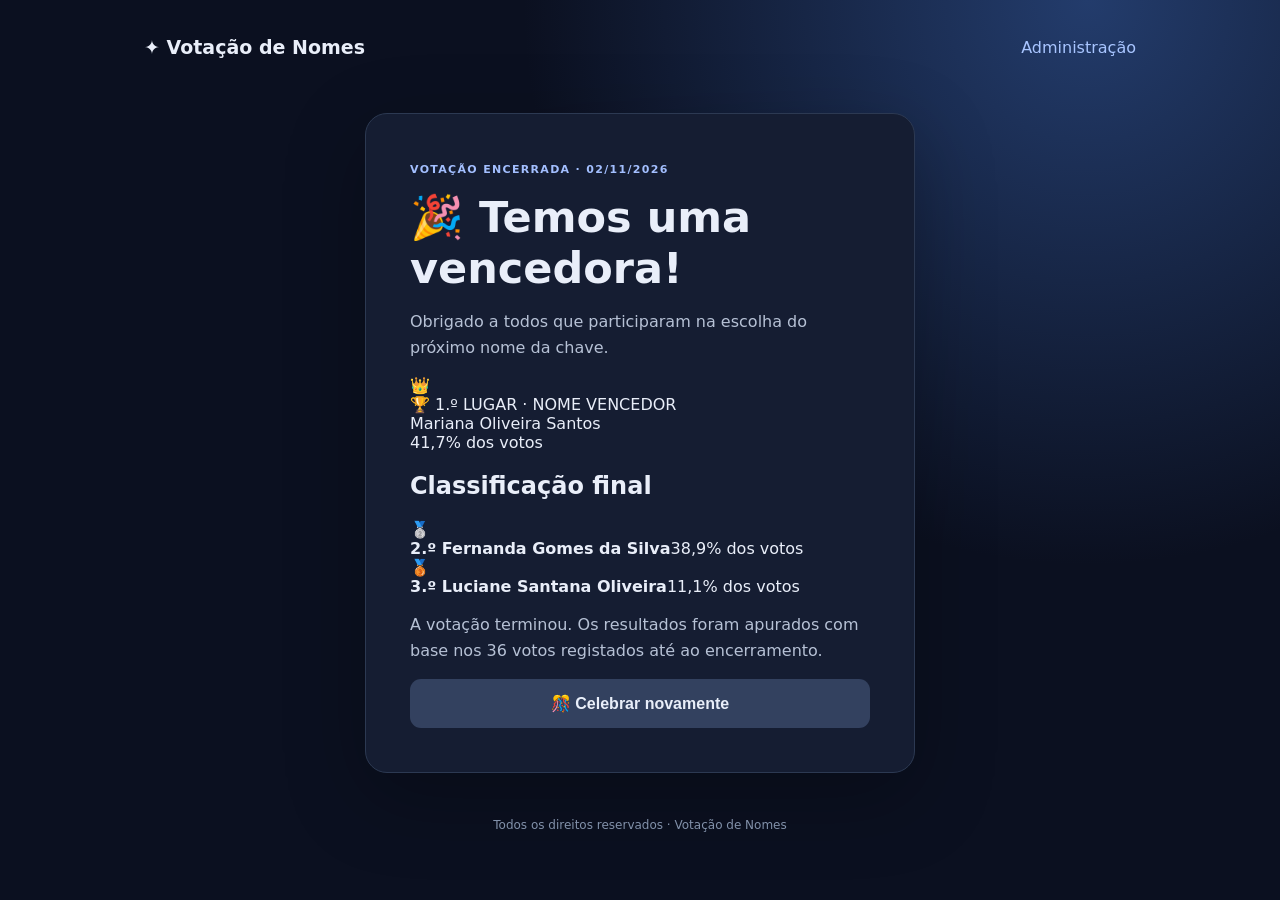
==== commit 77952f01: "Show final voting results and winner celebration" ====
--- a/index.html
+++ b/index.html
@@ -1 +1 @@
-<!doctype html><html lang="pt"><head><meta charset="UTF-8"><meta name="viewport" content="width=device-width,initial-scale=1"><meta name="theme-color" content="#111827"><title>Votação de Nomes · Fase 2</title><link rel="stylesheet" href="./style.css"></head><body><main class="shell"><header><div class="brand">✦ Votação de Nomes</div><a href="./admin.html">Administração</a></header><section class="panel"><span class="tag">FASE 2 · VOTAÇÃO</span><h1>Escolha o próximo nome</h1><p>Participe na escolha do nome. Cada participante pode votar uma vez. Depois de confirmado, o voto não poderá ser alterado.</p><div class="notice">Escolha o próximo nome da chave no grupo 🔑, confirme sua opção ✅ e receba seu bônus com o ADM 🎁 nos seus 2 primeiros comprovantes! 💸🚀</div><button id="ver-bonus" type="button" class="secondary-button">Ver bónus de 10%</button><section id="bonus" class="hidden"><h2>Tabela com bónus de 10%</h2><div class="tablewrap"><table class="bonus-table"><thead><tr><th>Reais</th><th>Meticais com bónus</th></tr></thead><tbody id="bonus-linhas"></tbody></table></div><p class="small">Valores informativos da oferta. Confirme as condições antes de enviar comprovativos.</p></section><div id="votacao"><h2>Vote num nome</h2><form id="voto-form"><fieldset><legend>Escolha apenas um nome</legend><label class="choice"><input type="radio" name="nome" value="Fernanda Gomes da Silva" required> Fernanda Gomes da Silva</label><label class="choice"><input type="radio" name="nome" value="Priscila Graciano Silva"> Priscila Graciano Silva</label><label class="choice"><input type="radio" name="nome" value="Luciane Santana Oliveira"> Luciane Santana Oliveira</label><label class="choice"><input type="radio" name="nome" value="Mariana Oliveira Santos"> Mariana Oliveira Santos</label></fieldset><button type="submit" id="enviar">Confirmar e enviar voto</button></form></div><div id="ja-votou" class="notice hidden" role="status"><strong>✅ O seu voto foi registado.</strong><p>Obrigado pela participação. Não é possível votar novamente neste dispositivo.</p></div><p id="mensagem" role="status" aria-live="polite"></p><a id="whatsapp" class="bonus-button hidden" target="_blank" rel="noopener noreferrer" href="https://wa.me/258841377635?text=J%C3%A1%20fiz%20o%20inqu%C3%A9rito!%20%F0%9F%91%8B%E2%9C%85%20Irei%20meter%20os%20comprovantes%20aqui%20para%20garantir%20os%20b%C3%B3nus%20%2B%F0%9F%92%B0">Garantir bónus agora · WhatsApp</a></section><footer>Todos os direitos reservados · Votação de Nomes</footer></main><div id="revisao" class="modal-backdrop hidden" role="dialog" aria-modal="true"><div class="modal"><h2>Confirmar voto</h2><p>Está a votar em:</p><div id="nome-revisao" class="nome-revisao"></div><p>Depois de enviar, não poderá alterar o voto.</p><div class="modal-actions"><button id="corrigir" type="button" class="secondary-button">Voltar</button><button id="confirmar" type="button">Enviar voto</button></div></div></div><script type="module" src="./public.js"></script></body></html>+<!doctype html><html lang="pt"><head><meta charset="UTF-8"><meta name="viewport" content="width=device-width,initial-scale=1"><meta name="theme-color" content="#111827"><title>Resultado Final · Votação de Nomes</title><link rel="stylesheet" href="./style.css"></head><body class="results-page"><div class="confetti" aria-hidden="true"></div><main class="shell"><header><div class="brand">✦ Votação de Nomes</div><a href="./admin.html">Administração</a></header><section class="panel results-panel"><span class="tag">VOTAÇÃO ENCERRADA · 02/11/2026</span><h1>🎉 Temos uma vencedora!</h1><p>Obrigado a todos que participaram na escolha do próximo nome da chave.</p><div class="winner-card"><div class="crown" aria-hidden="true">👑</div><div class="winner-label">🏆 1.º LUGAR · NOME VENCEDOR</div><div class="winner-name">Mariana Oliveira Santos</div><div class="winner-share">41,7% dos votos</div></div><h2 class="podium-heading">Classificação final</h2><div class="podium-item"><span class="podium-icon">🥈</span><div><strong>2.º Fernanda Gomes da Silva</strong><span>38,9% dos votos</span></div></div><div class="podium-item"><span class="podium-icon">🥉</span><div><strong>3.º Luciane Santana Oliveira</strong><span>11,1% dos votos</span></div></div><p class="results-note">A votação terminou. Os resultados foram apurados com base nos 36 votos registados até ao encerramento.</p><button type="button" id="celebrar" class="secondary-button">🎊 Celebrar novamente</button></section><footer>Todos os direitos reservados · Votação de Nomes</footer></main><script src="./results.js" defer></script></body></html>
--- a/style.css
+++ b/style.css
@@ -6,3 +6,8 @@
 .nome-revisao{font-size:22px;font-weight:800;background:#0c1426;border:1px solid #425779;padding:20px 12px;border-radius:12px;overflow-wrap:anywhere;margin:18px 0}.modal-actions{display:grid;grid-template-columns:1fr 1fr;gap:10px}.modal-actions button{width:100%}
 
 fieldset{border:0;padding:0;margin:0;display:grid;gap:12px}legend{font-weight:800;margin-bottom:14px}.choice{display:flex;align-items:center;gap:13px;padding:17px;border:1px solid #425779;border-radius:13px;background:#0c1426;cursor:pointer}.choice:has(input:checked){border-color:#8fb2ff;background:#263b62}.choice input{width:20px;height:20px;accent-color:#8fb2ff;flex-shrink:0}.bonus-table{min-width:0}.small{font-size:12px}#bonus{margin-top:24px}#votacao{margin-top:28px}#vencedor{font-size:17px;overflow-wrap:anywhere}
+
+.choice input[type="radio"]{accent-color:#22c55e}
+.choice:has(input:checked){border-color:#22c55e;background:#123c2c;box-shadow:0 0 0 1px #22c55e55}
+
+.vote-chart-panel{margin:24px 0;padding:22px;background:#0c1426;border:1px solid #33405a;border-radius:16px}.vote-chart-head{display:flex;align-items:center;justify-content:space-between;gap:14px;flex-wrap:wrap}.vote-chart-head h2{margin:0}.vote-chart-head label{display:flex;align-items:center;gap:10px;color:#c4d1e7}.vote-chart-head select{background:#18233c;border:1px solid #526383;color:white;border-radius:9px;padding:11px;font-size:15px}#vote-chart{min-height:190px;display:grid;place-items:center;color:#b6c1d5}#vote-chart svg{width:100%;max-width:700px;height:auto;overflow:visible}.vote-legend{display:grid;grid-template-columns:repeat(auto-fit,minmax(210px,1fr));gap:10px}.vote-legend-item{display:flex;align-items:center;gap:9px;font-size:13px;color:#dce7fb}.vote-dot{width:12px;height:12px;border-radius:4px;flex-shrink:0}@media(max-width:560px){.vote-chart-panel{padding:12px}.vote-chart-head{align-items:stretch}.vote-chart-head label{justify-content:space-between}}
